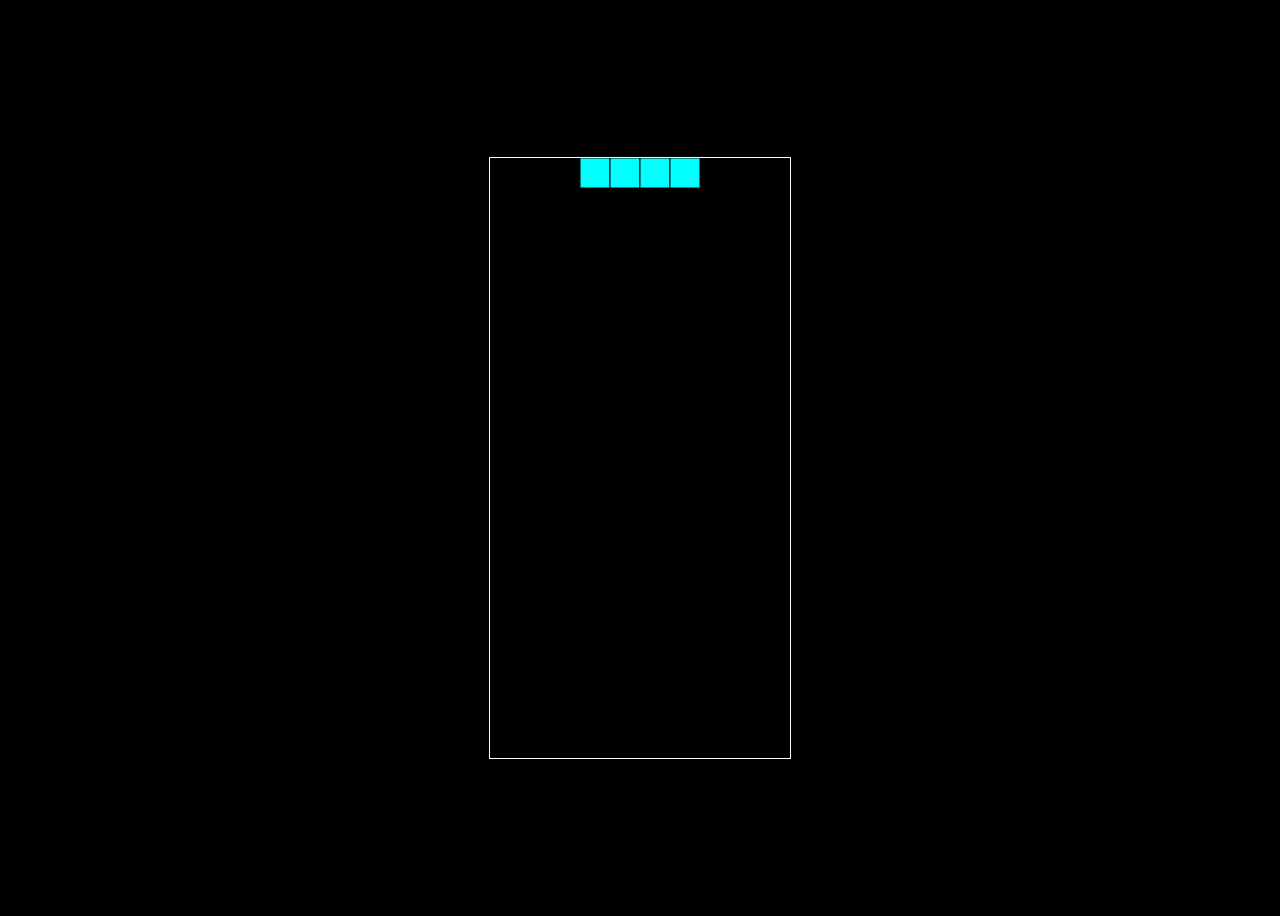
==== index.html @ 7f186079 "Add files via upload" ====
<!DOCTYPE html>
<html lang="ja">
<head>
<meta charset="UTF-8">
<meta name="viewport" content="width=device-width, initial-scale=1.0">
<link rel="stylesheet" href="styles.css">
<title>テトリスゲーム</title>
</head>
<body>
<canvas id="game" width="300" height="600"></canvas>
<script src="script.js"></script>
</body>
</html>
---- styles.css ----
body {
    display: flex;
    justify-content: center;
    align-items: center;
    height: 100vh;
    background-color: #000;
}

canvas {
    border: 1px solid #fff;
}
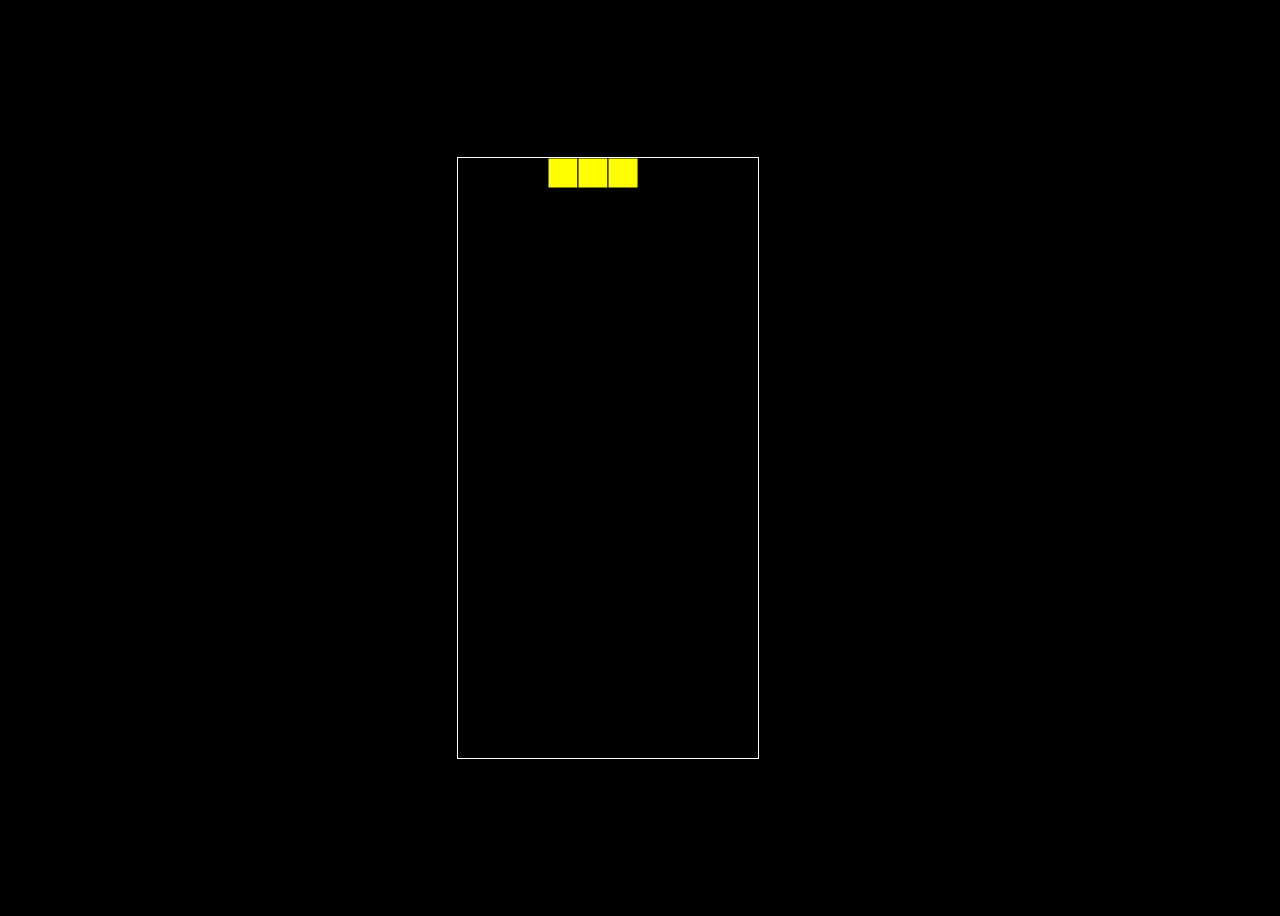
==== commit ac73cc96: "Update index.html" ====
--- a/index.html
+++ b/index.html
@@ -8,6 +8,11 @@
 </head>
 <body>
 <canvas id="game" width="300" height="600"></canvas>
+  <div id="gameContainer">
+    <!-- ゲームの他の要素 -->
+
+    <div class="centered-text">ノダリス</div>
+</div>
 <script src="script.js"></script>
 </body>
 </html>
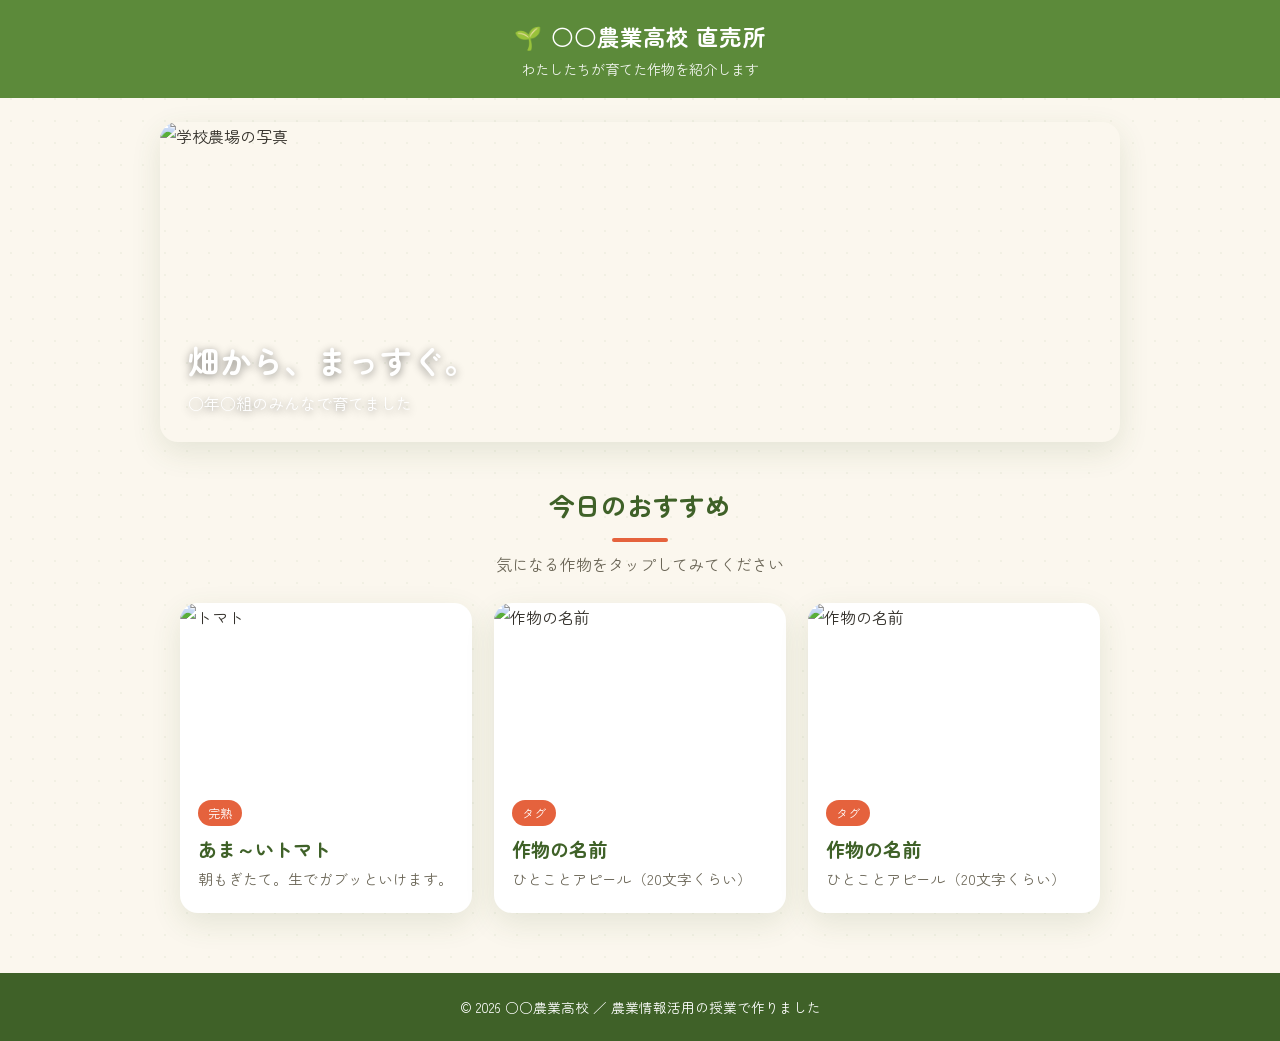
==== commit 0e230f8f: "Add files via upload" ====
--- a/index.html
+++ b/index.html
@@ -1,18 +1,93 @@
 <!DOCTYPE html>
+<!-- =========================================================
+     index.html  ―― サイトの入口（トップページ）
+     👤 担当：構成リーダー（　　　　　　　　）さん
+
+     このページは「お店の入口」です。
+     ・上に大きな写真（ヒーロー）
+     ・下に作物カードを並べる
+     カードをクリックすると、各作物のページに移動します。
+     新しい作物を追加するときは、下の <a class="card"> ... </a> を
+     1つコピーして、リンク先・写真・名前を変えればOK。
+     ========================================================= -->
 <html lang="ja">
 <head>
-<meta charset="UTF-8">
-<meta name="viewport" content="width=device-width, initial-scale=1.0">
-<link rel="stylesheet" href="styles.css">
-<title>テトリスゲーム</title>
+  <meta charset="UTF-8">
+  <meta name="viewport" content="width=device-width, initial-scale=1.0">
+
+  <!-- ✏️ ブラウザのタブに出る名前。学校・農場の名前に変えよう -->
+  <title>○○農業高校 直売所サイト</title>
+
+  <!-- 見た目を読み込む（さわらなくてOK） -->
+  <link rel="stylesheet" href="style.css">
+  <!-- フォント（さわらなくてOK） -->
+  <link rel="preconnect" href="https://fonts.googleapis.com">
+  <link rel="preconnect" href="https://fonts.gstatic.com" crossorigin>
+  <link href="https://fonts.googleapis.com/css2?family=Zen+Maru+Gothic:wght@400;500;700&display=swap" rel="stylesheet">
 </head>
+
 <body>
-<canvas id="game" width="300" height="600"></canvas>
-  <div id="gameContainer">
-    <!-- ゲームの他の要素 -->
 
-    <div class="centered-text">ノダリス</div>
-</div>
-<script src="script.js"></script>
+  <!-- ▼ 上の帯（全ページ共通）✏️ 農場名を変えよう -->
+  <header class="site-header">
+    <div class="farm-name">🌱 ○○農業高校 直売所</div>
+    <div class="farm-sub">わたしたちが育てた作物を紹介します</div>
+  </header>
+
+  <!-- ▼ ヒーロー（一番上の大きな写真）✏️ images/hero.jpg を自分たちの写真に -->
+  <section class="hero">
+    <img src="images/hero.jpg" alt="学校農場の写真">
+    <div class="hero-text">
+      <h1>畑から、まっすぐ。</h1>
+      <p>○年○組のみんなで育てました</p>
+    </div>
+  </section>
+
+  <!-- ▼ ここから作物の一覧 -->
+  <main class="container">
+    <h2 class="section-title">今日のおすすめ</h2>
+    <p class="lead">気になる作物をタップしてみてください</p>
+
+    <div class="card-grid">
+
+      <!-- ===== カード1：トマト（見本ページにリンク）===== -->
+      <a class="card" href="tomato.html">
+        <img src="images/tomato.jpg" alt="トマト">
+        <div class="card-body">
+          <span class="tag">完熟</span>
+          <h3>あま～いトマト</h3>
+          <p>朝もぎたて。生でガブッといけます。</p>
+        </div>
+      </a>
+
+      <!-- ===== カード2：あなたの作物（コピーして増やせる）===== -->
+      <!-- ✏️ href を作ったページ名に、img を写真に、文章を自分の言葉に -->
+      <a class="card" href="template-product.html">
+        <img src="images/photo.jpg" alt="作物の名前">
+        <div class="card-body">
+          <span class="tag">タグ</span>
+          <h3>作物の名前</h3>
+          <p>ひとことアピール（20文字くらい）</p>
+        </div>
+      </a>
+
+      <!-- ===== カード3：コピー用の見本（増やすときはこれを複製）===== -->
+      <a class="card" href="template-product.html">
+        <img src="images/photo.jpg" alt="作物の名前">
+        <div class="card-body">
+          <span class="tag">タグ</span>
+          <h3>作物の名前</h3>
+          <p>ひとことアピール（20文字くらい）</p>
+        </div>
+      </a>
+
+    </div>
+  </main>
+
+  <!-- ▼ 下の帯（全ページ共通）✏️ 学校名・年などを入れよう -->
+  <footer class="site-footer">
+    © 2026 ○○農業高校 ／ 農業情報活用の授業で作りました
+  </footer>
+
 </body>
 </html>
--- a/style.css
+++ b/style.css
@@ -0,0 +1,259 @@
+/* =========================================================
+   style.css  ―― サイト全体の見た目を決めるファイル
+   👤 担当：デザイン担当（　　　　　　　　）さん
+
+   このファイルを編集すると、サイト全体の色や形が変わります。
+   まずは下の「テーマカラー」の色コードを変えてみよう。
+   色コードは #RRGGBB の形。https://www.color-sample.com/ などで探せます。
+   ========================================================= */
+
+/* ▼ テーマカラー（ここを変えると全ページの色が一気に変わる）✏️ */
+:root {
+  --color-bg:        #fbf7ee;  /* 背景（クリーム色） */
+  --color-green:     #5c8a3a;  /* メインの緑（葉っぱ） */
+  --color-green-dark:#3f6128;  /* 濃い緑（見出しなど） */
+  --color-accent:    #e5623d;  /* アクセント（トマト色） */
+  --color-ink:       #33302a;  /* 文字の色 */
+  --color-card:      #ffffff;  /* カードの背景（白） */
+  --radius:          18px;     /* 角の丸み */
+  --shadow:          0 10px 30px rgba(63, 97, 40, 0.12); /* 影 */
+}
+
+/* ▼ フォント（Google Fonts の Zen Maru Gothic を使用） */
+* {
+  margin: 0;
+  padding: 0;
+  box-sizing: border-box;
+}
+
+body {
+  font-family: "Zen Maru Gothic", sans-serif;
+  background-color: var(--color-bg);
+  color: var(--color-ink);
+  line-height: 1.8;
+  /* 背景にうっすら模様（消してもOK） */
+  background-image: radial-gradient(rgba(92,138,58,0.06) 1px, transparent 1px);
+  background-size: 22px 22px;
+}
+
+img {
+  max-width: 100%;
+  display: block;
+}
+
+a {
+  color: var(--color-green-dark);
+}
+
+/* =========================================================
+   ヘッダー（全ページ共通の上の帯）
+   ========================================================= */
+.site-header {
+  background-color: var(--color-green);
+  color: #fff;
+  padding: 16px 24px;
+  text-align: center;
+}
+
+.site-header .farm-name {
+  font-size: 1.4rem;
+  font-weight: 700;
+  letter-spacing: 0.05em;
+}
+
+.site-header .farm-sub {
+  font-size: 0.9rem;
+  opacity: 0.9;
+}
+
+/* 中身を中央にそろえる共通の箱 */
+.container {
+  max-width: 960px;
+  margin: 0 auto;
+  padding: 0 20px;
+}
+
+/* =========================================================
+   トップページの「ヒーロー」（一番上の大きな写真）
+   ========================================================= */
+.hero {
+  position: relative;
+  margin: 24px auto;
+  max-width: 960px;
+  border-radius: var(--radius);
+  overflow: hidden;
+  box-shadow: var(--shadow);
+}
+
+.hero img {
+  width: 100%;
+  height: 320px;
+  object-fit: cover;
+}
+
+.hero .hero-text {
+  position: absolute;
+  left: 28px;
+  bottom: 24px;
+  color: #fff;
+  text-shadow: 0 2px 8px rgba(0, 0, 0, 0.45);
+}
+
+.hero .hero-text h1 {
+  font-size: 2rem;
+}
+
+/* =========================================================
+   セクションの見出し
+   ========================================================= */
+.section-title {
+  text-align: center;
+  color: var(--color-green-dark);
+  font-size: 1.6rem;
+  margin: 40px 0 8px;
+}
+
+.section-title::after {
+  content: "";
+  display: block;
+  width: 56px;
+  height: 4px;
+  background: var(--color-accent);
+  border-radius: 2px;
+  margin: 10px auto 0;
+}
+
+.lead {
+  text-align: center;
+  color: #6b6657;
+  margin-bottom: 24px;
+}
+
+/* =========================================================
+   トップページの商品カード（クリックで各ページへ）
+   ========================================================= */
+.card-grid {
+  display: grid;
+  grid-template-columns: repeat(auto-fill, minmax(240px, 1fr));
+  gap: 22px;
+  margin: 20px 0 60px;
+}
+
+.card {
+  background: var(--color-card);
+  border-radius: var(--radius);
+  overflow: hidden;
+  box-shadow: var(--shadow);
+  text-decoration: none;
+  color: var(--color-ink);
+  transition: transform 0.2s ease, box-shadow 0.2s ease;
+  display: block;
+}
+
+.card:hover {
+  transform: translateY(-6px);            /* マウスを乗せると少し浮く */
+  box-shadow: 0 16px 36px rgba(63, 97, 40, 0.2);
+}
+
+.card img {
+  width: 100%;
+  height: 180px;
+  object-fit: cover;
+}
+
+.card .card-body {
+  padding: 14px 18px 20px;
+}
+
+.card .card-body h3 {
+  color: var(--color-green-dark);
+  font-size: 1.2rem;
+}
+
+.card .card-body p {
+  font-size: 0.92rem;
+  color: #6b6657;
+}
+
+.card .tag {
+  display: inline-block;
+  background: var(--color-accent);
+  color: #fff;
+  font-size: 0.75rem;
+  padding: 2px 10px;
+  border-radius: 999px;
+  margin-bottom: 6px;
+}
+
+/* =========================================================
+   商品ページ（tomato.html など 1作物のページ）
+   ========================================================= */
+.product {
+  background: var(--color-card);
+  max-width: 760px;
+  margin: 30px auto 50px;
+  border-radius: var(--radius);
+  overflow: hidden;
+  box-shadow: var(--shadow);
+}
+
+.product .product-photo {
+  width: 100%;
+  height: 360px;
+  object-fit: cover;
+}
+
+.product .product-body {
+  padding: 28px 30px 36px;
+}
+
+.product .catch {
+  color: var(--color-accent);
+  font-weight: 700;
+  font-size: 1.1rem;
+}
+
+.product h1 {
+  color: var(--color-green-dark);
+  font-size: 2rem;
+  margin: 4px 0 18px;
+}
+
+/* 「だれに / おすすめの食べ方」などの小見出し */
+.product h2 {
+  color: var(--color-green);
+  font-size: 1.2rem;
+  border-left: 6px solid var(--color-accent);
+  padding-left: 12px;
+  margin: 26px 0 8px;
+}
+
+.back-link {
+  display: inline-block;
+  margin: 0 0 30px 20px;
+  color: var(--color-green-dark);
+  text-decoration: none;
+  font-weight: 500;
+}
+
+.back-link:hover {
+  text-decoration: underline;
+}
+
+/* =========================================================
+   フッター（全ページ共通の下の帯）
+   ========================================================= */
+.site-footer {
+  background: var(--color-green-dark);
+  color: #fff;
+  text-align: center;
+  padding: 22px;
+  font-size: 0.85rem;
+}
+
+/* スマホ向けの調整 */
+@media (max-width: 600px) {
+  .hero img { height: 220px; }
+  .hero .hero-text h1 { font-size: 1.4rem; }
+  .product .product-photo { height: 240px; }
+}
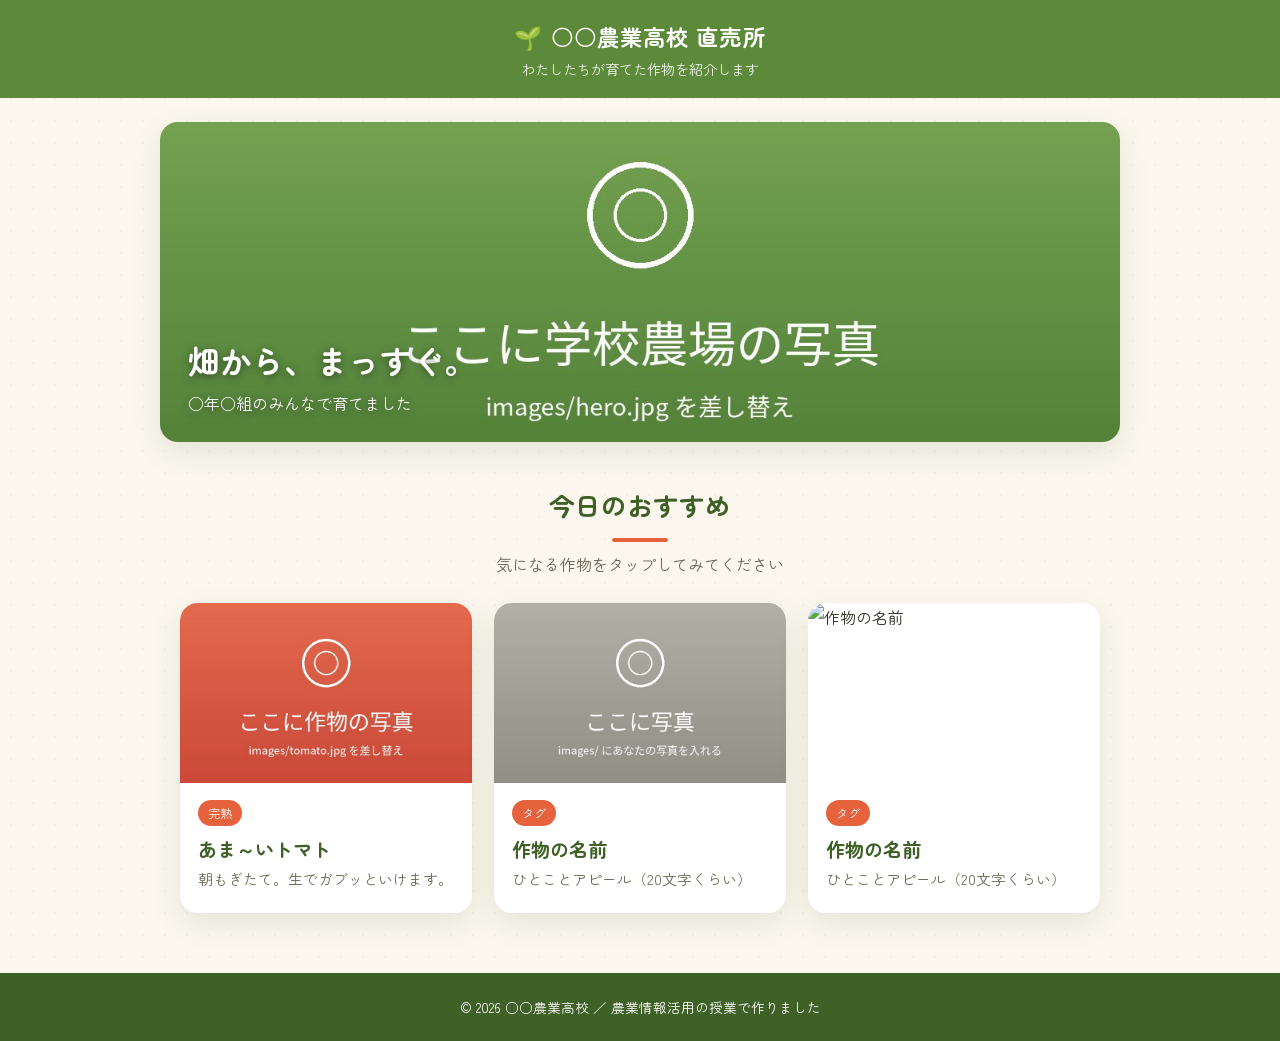
==== commit 1e4de973: "Update index.html" ====
--- a/index.html
+++ b/index.html
@@ -36,7 +36,7 @@
 
   <!-- ▼ ヒーロー（一番上の大きな写真）✏️ images/hero.jpg を自分たちの写真に -->
   <section class="hero">
-    <img src="images/hero.jpg" alt="学校農場の写真">
+    <img src="img/hero.jpg" alt="学校農場の写真">
     <div class="hero-text">
       <h1>畑から、まっすぐ。</h1>
       <p>○年○組のみんなで育てました</p>
@@ -52,7 +52,7 @@
 
       <!-- ===== カード1：トマト（見本ページにリンク）===== -->
       <a class="card" href="tomato.html">
-        <img src="images/tomato.jpg" alt="トマト">
+        <img src="img/tomato.jpg" alt="トマト">
         <div class="card-body">
           <span class="tag">完熟</span>
           <h3>あま～いトマト</h3>
@@ -63,7 +63,7 @@
       <!-- ===== カード2：あなたの作物（コピーして増やせる）===== -->
       <!-- ✏️ href を作ったページ名に、img を写真に、文章を自分の言葉に -->
       <a class="card" href="template-product.html">
-        <img src="images/photo.jpg" alt="作物の名前">
+        <img src="img/photo.jpg" alt="作物の名前">
         <div class="card-body">
           <span class="tag">タグ</span>
           <h3>作物の名前</h3>
